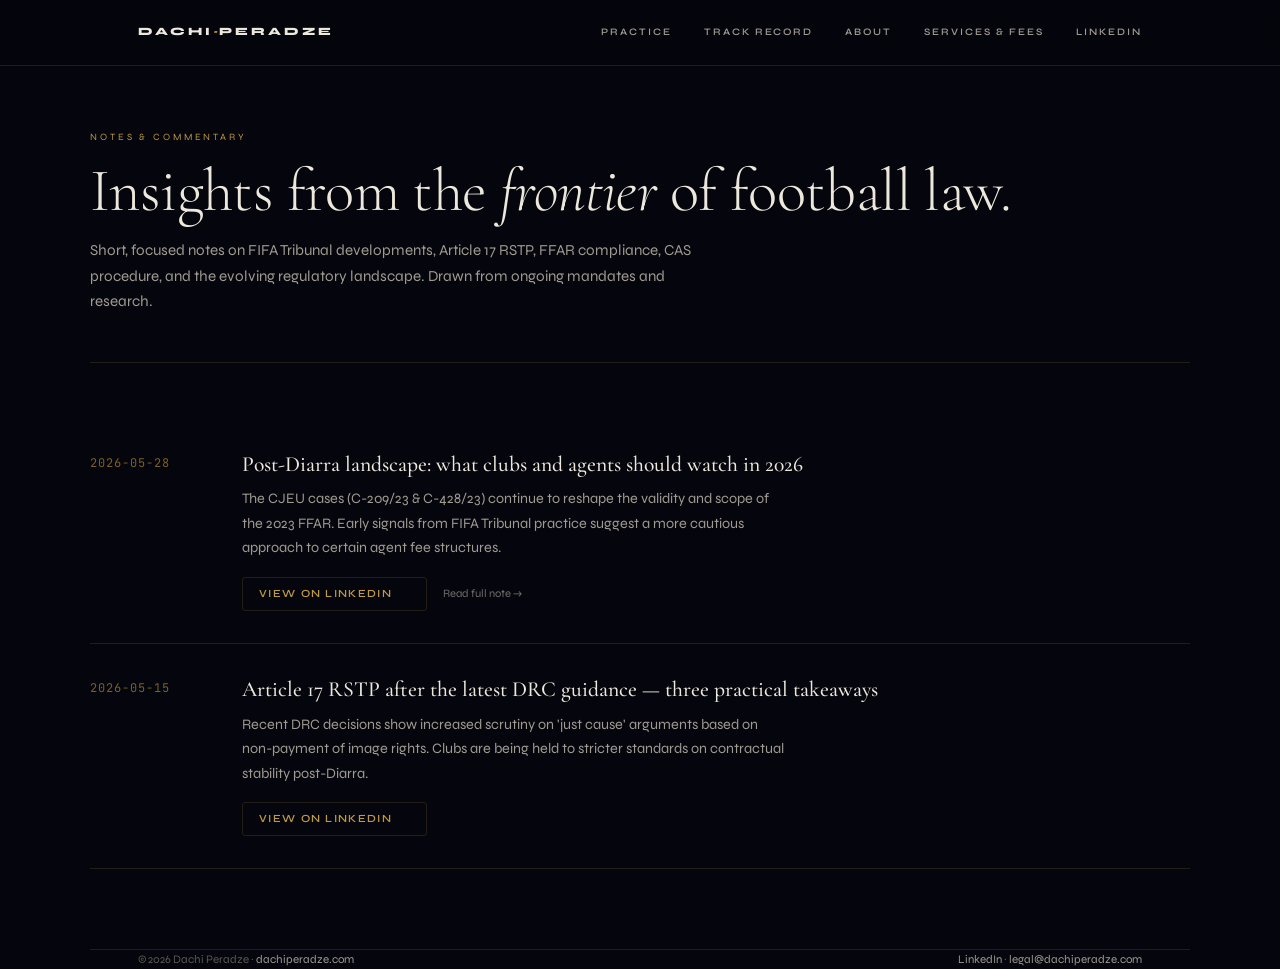
==== blog/index.html @ c30c9a49 "Add /blog/ section with easy JSON-driven posts for LinkedIn content" ====
<!DOCTYPE html>
<html lang="en">
<head>
<meta charset="UTF-8">
<meta name="viewport" content="width=device-width, initial-scale=1.0">
<title>Insights &amp; Notes | Dachi Peradze — FIFA &amp; CAS Sports Lawyer</title>
<meta name="description" content="Short notes and commentary on FIFA regulations, CAS arbitration, FFAR compliance, and developments in international football law by Dachi Peradze.">
<link rel="canonical" href="https://dachiperadze.com/blog/">
<link rel="preconnect" href="https://fonts.googleapis.com">
<link rel="preconnect" href="https://fonts.gstatic.com" crossorigin>
<link href="https://fonts.googleapis.com/css2?family=Cormorant+Garamond:ital,wght@0,300;0,400;0,500;0,600;1,300;1,400;1,500;1,600&family=Syne:wght@400;500;600;700;800&family=JetBrains+Mono:wght@300;400&display=swap" rel="stylesheet">
<style>
/* Minimal shared design system (subset for blog) */
*, *::before, *::after { box-sizing: border-box; margin: 0; padding: 0; }
:root {
  --void: #05050D; --deep: #09091A; --dark: #0D0D22; --surface: #11112A;
  --gold: #BF9A42; --gold-hi: #D4B265; --gold-lo: #7A6028;
  --gold-line: rgba(191,154,66,0.16); --ivory: #EDE8DC; --stone: #A09B90; --slate: #5C5750;
  --display: 'Cormorant Garamond', Georgia, serif;
  --ui: 'Syne', system-ui, sans-serif;
  --mono: 'JetBrains Mono', monospace;
  --nav-h: 66px; --max: 1100px; --pad: 3rem; --r: 3px;
}
html { scroll-behavior: smooth; font-size: 16px; }
body {
  font-family: var(--ui);
  background: var(--void);
  color: var(--ivory);
  line-height: 1.65;
  -webkit-font-smoothing: antialiased;
}
a { color: inherit; text-decoration: none; }
.container { max-width: var(--max); margin: 0 auto; padding: 0 var(--pad); }

/* Nav (simplified) */
nav {
  position: fixed; top: 0; left: 0; right: 0; height: var(--nav-h); z-index: 500;
  background: rgba(5,5,13,0.92); backdrop-filter: blur(20px);
  border-bottom: 1px solid var(--gold-line);
}
.nav-in { max-width: var(--max); margin: 0 auto; padding: 0 var(--pad); height: 100%; display: flex; align-items: center; justify-content: space-between; }
.nav-logo { font-family: var(--ui); font-size: 0.7rem; font-weight: 800; letter-spacing: 0.26em; text-transform: uppercase; color: var(--ivory); }
.nav-logo em { color: var(--gold); }
.nav-links { display: flex; gap: 2rem; font-size: 0.62rem; font-weight: 600; letter-spacing: 0.2em; text-transform: uppercase; }
.nav-links a { color: var(--stone); transition: color 0.2s; }
.nav-links a:hover { color: var(--ivory); }
.nav-links a.active { color: var(--gold); }

/* Hero */
.blog-hero { padding: calc(var(--nav-h) + 4rem) 0 3rem; border-bottom: 1px solid var(--gold-line); }
.blog-hero h1 { font-family: var(--display); font-size: clamp(2.6rem, 5vw, 3.8rem); font-weight: 300; line-height: 1.05; letter-spacing: -0.01em; }
.blog-hero p { max-width: 620px; margin-top: 1rem; color: var(--stone); font-size: 0.95rem; }

/* Post list */
.posts { padding: 3.5rem 0 5rem; }
.post-card {
  display: grid;
  grid-template-columns: 120px 1fr;
  gap: 2rem;
  padding: 2rem 0;
  border-bottom: 1px solid var(--gold-line);
  transition: background 0.2s;
}
.post-card:hover { background: rgba(191,154,66,0.03); }
.post-date {
  font-family: var(--mono);
  font-size: 0.75rem;
  color: var(--gold-lo);
  letter-spacing: 0.08em;
  padding-top: 0.2rem;
}
.post-title {
  font-family: var(--display);
  font-size: 1.35rem;
  font-weight: 500;
  color: var(--ivory);
  line-height: 1.25;
  margin-bottom: 0.6rem;
}
.post-excerpt {
  color: var(--stone);
  font-size: 0.9rem;
  line-height: 1.7;
  max-width: 68ch;
}
.post-meta {
  margin-top: 1rem;
  display: flex;
  align-items: center;
  gap: 1rem;
  font-size: 0.75rem;
}
.btn-linkedin {
  display: inline-flex;
  align-items: center;
  gap: 0.4rem;
  font-size: 0.68rem;
  font-weight: 600;
  letter-spacing: 0.12em;
  text-transform: uppercase;
  color: var(--gold);
  border: 1px solid var(--gold-line);
  padding: 0.45rem 1rem;
  border-radius: var(--r);
  transition: all 0.2s;
}
.btn-linkedin:hover {
  background: var(--gold-ghost, rgba(191,154,66,0.08));
  border-color: var(--gold);
}

/* Footer */
footer { border-top: 1px solid var(--gold-line); padding: 2rem var(--pad); font-size: 0.72rem; color: var(--slate); }
footer a { color: var(--stone); }

@media (max-width: 640px) {
  .post-card { grid-template-columns: 1fr; gap: 0.6rem; }
  .nav-links { display: none; }
}
</style>
</head>
<body>

<nav>
  <div class="nav-in">
    <a class="nav-logo" href="../index.html">DACHI<em>·</em>PERADZE</a>
    <div class="nav-links">
      <a href="../index.html#practice">Practice</a>
      <a href="../index.html#record">Track Record</a>
      <a href="../index.html#about">About</a>
      <a href="../pricing.html">Services &amp; Fees</a>
      <a href="https://www.linkedin.com/in/dachi-peradze-3903091a7/" target="_blank" rel="noopener">LinkedIn</a>
    </div>
  </div>
</nav>

<header class="blog-hero container">
  <div class="s-label" style="color:var(--gold); font-size:0.6rem; letter-spacing:0.3em; margin-bottom:0.8rem;">NOTES &amp; COMMENTARY</div>
  <h1>Insights from the <em>frontier</em> of football law.</h1>
  <p>Short, focused notes on FIFA Tribunal developments, Article 17 RSTP, FFAR compliance, CAS procedure, and the evolving regulatory landscape. Drawn from ongoing mandates and research.</p>
</header>

<main class="posts container" id="posts">
  <!-- Populated by JS from posts.json -->
  <p style="color:var(--slate); font-size:0.85rem;">Loading posts…</p>
</main>

<footer class="container">
  <div style="display:flex; justify-content:space-between; align-items:center; flex-wrap:wrap; gap:1rem;">
    <div>© 2026 Dachi Peradze · <a href="../index.html">dachiperadze.com</a></div>
    <div><a href="https://www.linkedin.com/in/dachi-peradze-3903091a7/" target="_blank" rel="noopener">LinkedIn</a> · <a href="mailto:legal@dachiperadze.com">legal@dachiperadze.com</a></div>
  </div>
</footer>

<script>
/* Simple blog renderer — edit blog/posts.json to add/change posts */
(async function loadPosts() {
  try {
    const res = await fetch('posts.json');
    const posts = await res.json();
    const container = document.getElementById('posts');
    container.innerHTML = '';

    posts.forEach(p => {
      const card = document.createElement('article');
      card.className = 'post-card';
      card.innerHTML = `
        <div class="post-date">${p.date}</div>
        <div>
          <h2 class="post-title">${p.title}</h2>
          <p class="post-excerpt">${p.excerpt}</p>
          <div class="post-meta">
            <a href="${p.linkedin}" target="_blank" rel="noopener" class="btn-linkedin">
              View on LinkedIn
              <svg width="12" height="12" viewBox="0 0 24 24" fill="currentColor"><path d="M7 17L17 7M17 7H8M17 7V16"/></svg>
            </a>
            ${p.slug ? `<a href="post.html?slug=${p.slug}" style="font-size:0.7rem; color:var(--stone); opacity:0.7;">Read full note →</a>` : ''}
          </div>
        </div>
      `;
      container.appendChild(card);
    });
  } catch (e) {
    document.getElementById('posts').innerHTML = '<p style="color:#BF9A42">Could not load posts. Please check posts.json.</p>';
  }
})();
</script>
</body>
</html>
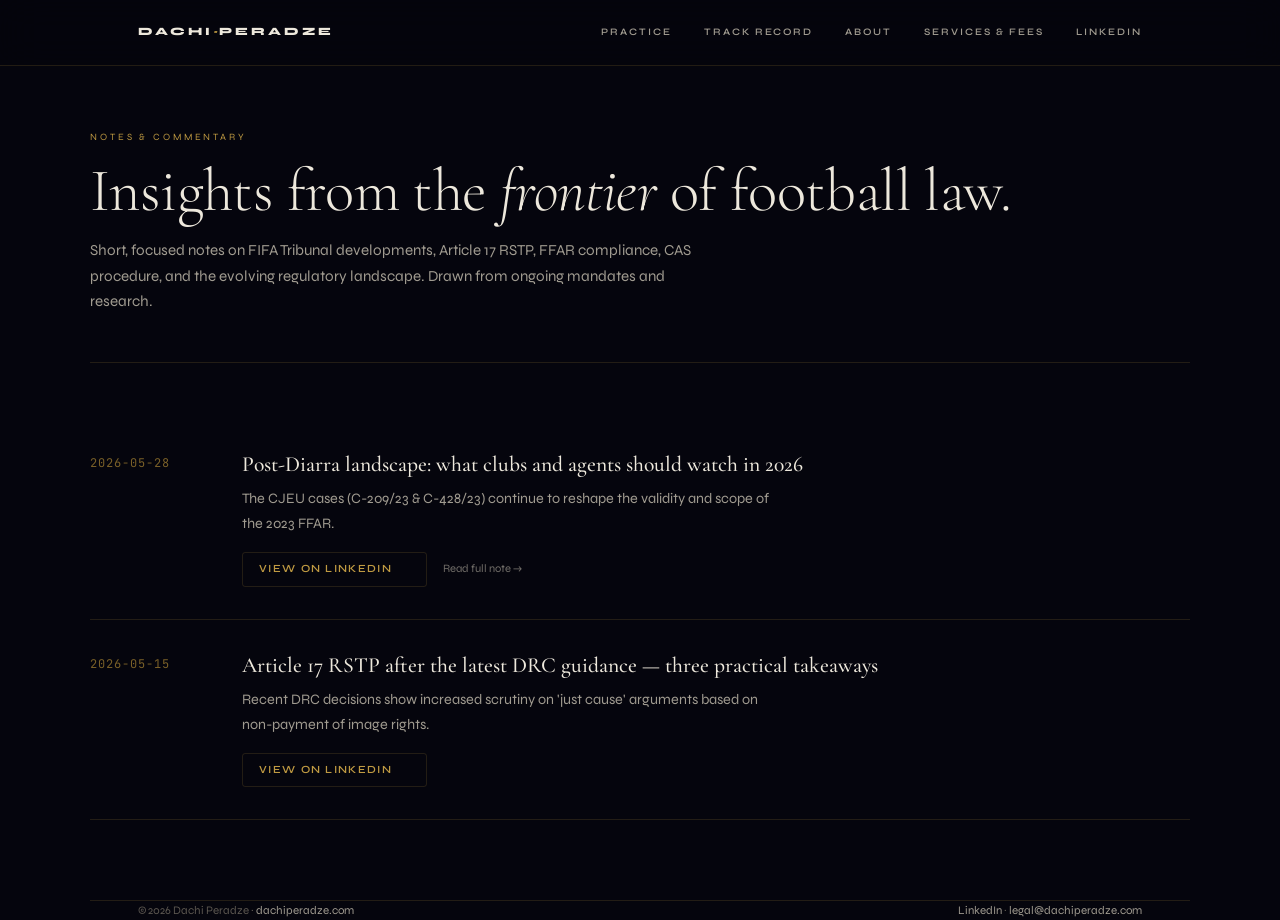
==== commit 631181cb: "Blog improvements: add support for full 'content' field + major mobile responsiveness enhancements (" ====
--- a/blog/index.html
+++ b/blog/index.html
@@ -46,6 +46,47 @@
 .nav-links a:hover { color: var(--ivory); }
 .nav-links a.active { color: var(--gold); }
 
+/* Mobile nav */
+.nav-burger {
+  display: none;
+  flex-direction: column;
+  gap: 4px;
+  background: none;
+  border: none;
+  padding: 6px;
+  cursor: pointer;
+}
+.nav-burger span {
+  display: block;
+  width: 22px;
+  height: 1.5px;
+  background: var(--stone);
+  transition: 0.3s;
+}
+.nav-drawer {
+  display: none;
+  position: fixed;
+  top: var(--nav-h);
+  left: 0;
+  right: 0;
+  background: rgba(5,5,13,0.97);
+  backdrop-filter: blur(20px);
+  border-bottom: 1px solid var(--gold-line);
+  padding: 1.5rem var(--pad);
+  flex-direction: column;
+  gap: 1.1rem;
+  z-index: 490;
+  font-size: 0.85rem;
+}
+.nav-drawer.open { display: flex; }
+.nav-drawer a {
+  color: var(--stone);
+  font-size: 0.85rem;
+  font-weight: 600;
+  letter-spacing: 0.08em;
+}
+.nav-drawer a:hover { color: var(--gold); }
+
 /* Hero */
 .blog-hero { padding: calc(var(--nav-h) + 4rem) 0 3rem; border-bottom: 1px solid var(--gold-line); }
 .blog-hero h1 { font-family: var(--display); font-size: clamp(2.6rem, 5vw, 3.8rem); font-weight: 300; line-height: 1.05; letter-spacing: -0.01em; }
@@ -114,8 +155,13 @@
 footer a { color: var(--stone); }
 
 @media (max-width: 640px) {
-  .post-card { grid-template-columns: 1fr; gap: 0.6rem; }
+  .post-card { grid-template-columns: 1fr; gap: 0.6rem; padding: 1.5rem 0; }
   .nav-links { display: none; }
+  .nav-burger { display: flex; }
+  .blog-hero h1 { font-size: 2rem; }
+  .post-date { font-size: 0.7rem; }
+  .post-title { font-size: 1.15rem; }
+  .btn-linkedin { font-size: 0.65rem; padding: 0.4rem 0.9rem; }
 }
 </style>
 </head>
@@ -131,8 +177,19 @@
       <a href="../pricing.html">Services &amp; Fees</a>
       <a href="https://www.linkedin.com/in/dachi-peradze-3903091a7/" target="_blank" rel="noopener">LinkedIn</a>
     </div>
+    <button class="nav-burger" id="blog-burger" aria-label="Menu">
+      <span></span><span></span><span></span>
+    </button>
   </div>
 </nav>
+
+<div class="nav-drawer" id="blog-drawer">
+  <a href="../index.html#practice">Practice Areas</a>
+  <a href="../index.html#record">Track Record</a>
+  <a href="../index.html#about">About</a>
+  <a href="../pricing.html">Services &amp; Fees</a>
+  <a href="https://www.linkedin.com/in/dachi-peradze-3903091a7/" target="_blank" rel="noopener">LinkedIn</a>
+</div>
 
 <header class="blog-hero container">
   <div class="s-label" style="color:var(--gold); font-size:0.6rem; letter-spacing:0.3em; margin-bottom:0.8rem;">NOTES &amp; COMMENTARY</div>
@@ -184,6 +241,22 @@
     document.getElementById('posts').innerHTML = '<p style="color:#BF9A42">Could not load posts. Please check posts.json.</p>';
   }
 })();
+
+/* Mobile hamburger for blog */
+const burger = document.getElementById('blog-burger');
+const drawer = document.getElementById('blog-drawer');
+if (burger && drawer) {
+  burger.addEventListener('click', () => {
+    const isOpen = drawer.classList.toggle('open');
+    burger.setAttribute('aria-expanded', String(isOpen));
+  });
+  drawer.querySelectorAll('a').forEach(a => {
+    a.addEventListener('click', () => {
+      drawer.classList.remove('open');
+      burger.setAttribute('aria-expanded', 'false');
+    });
+  });
+}
 </script>
 </body>
 </html>
